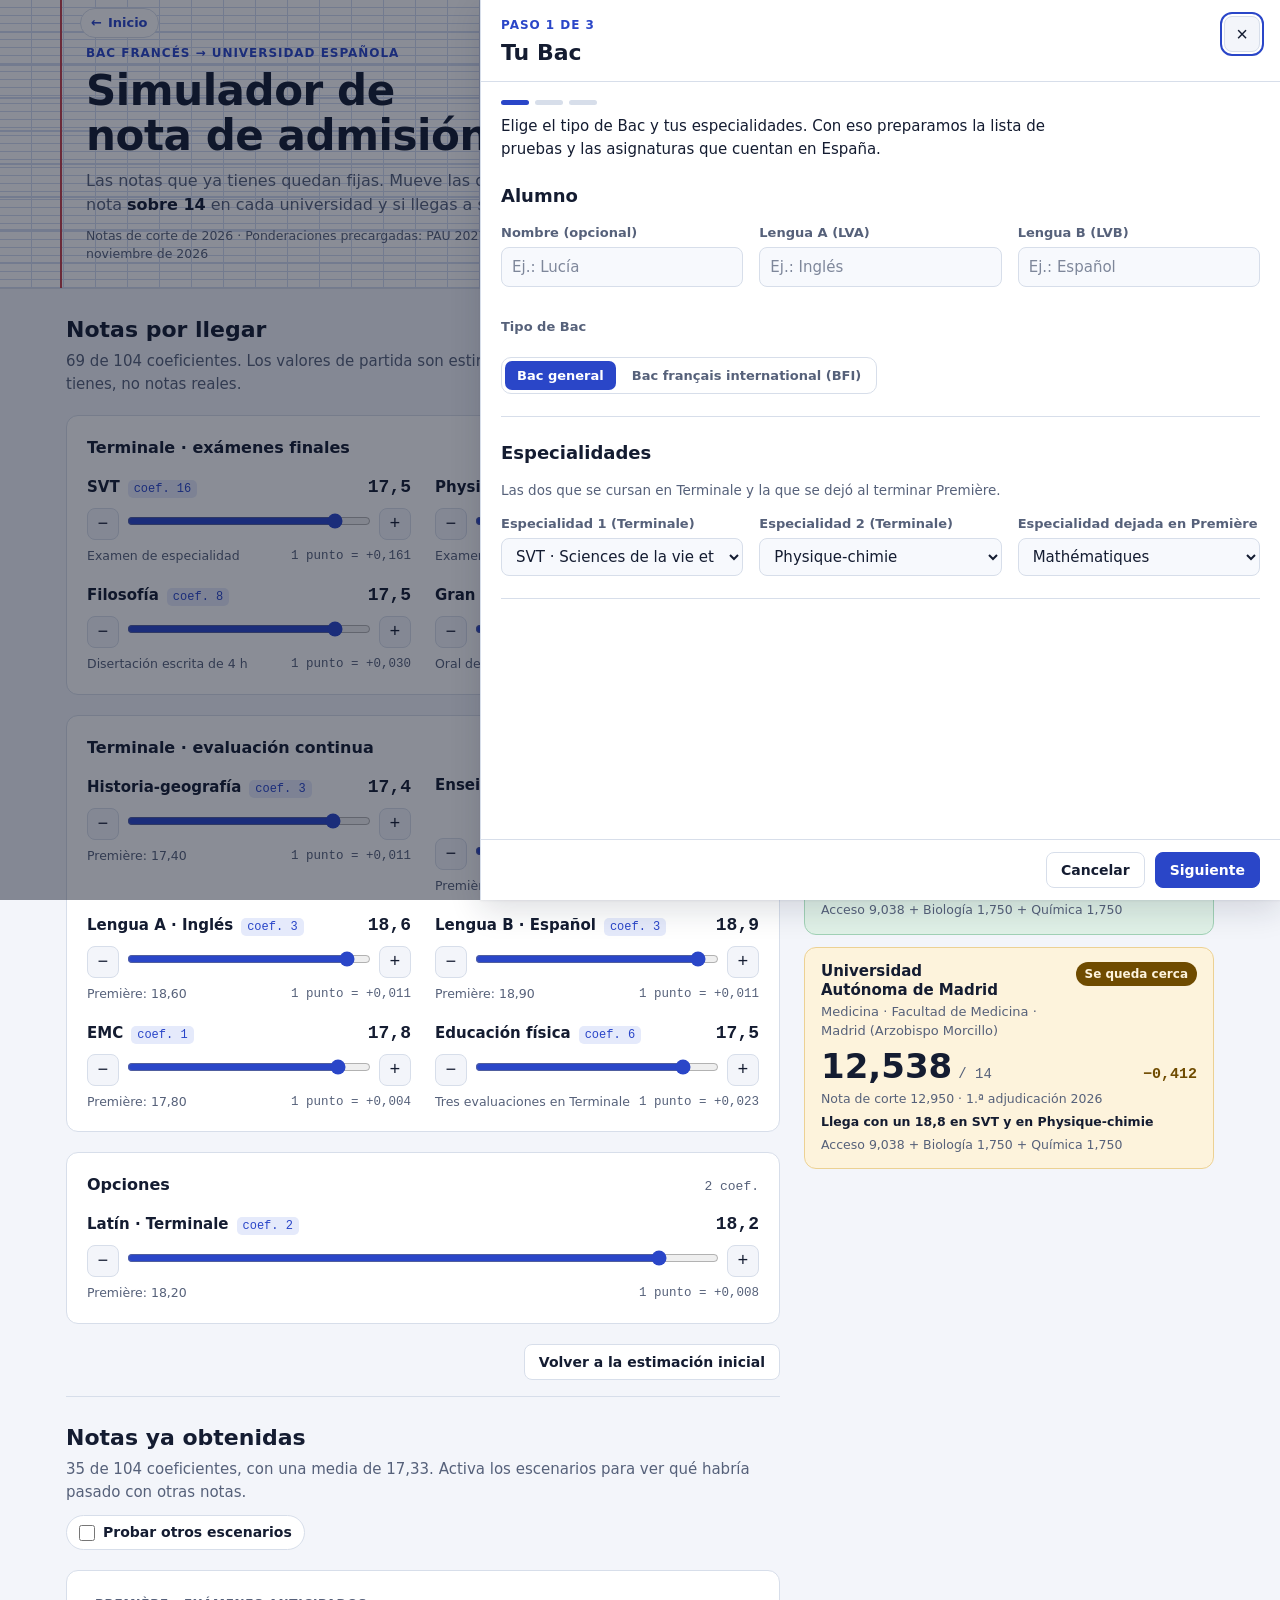
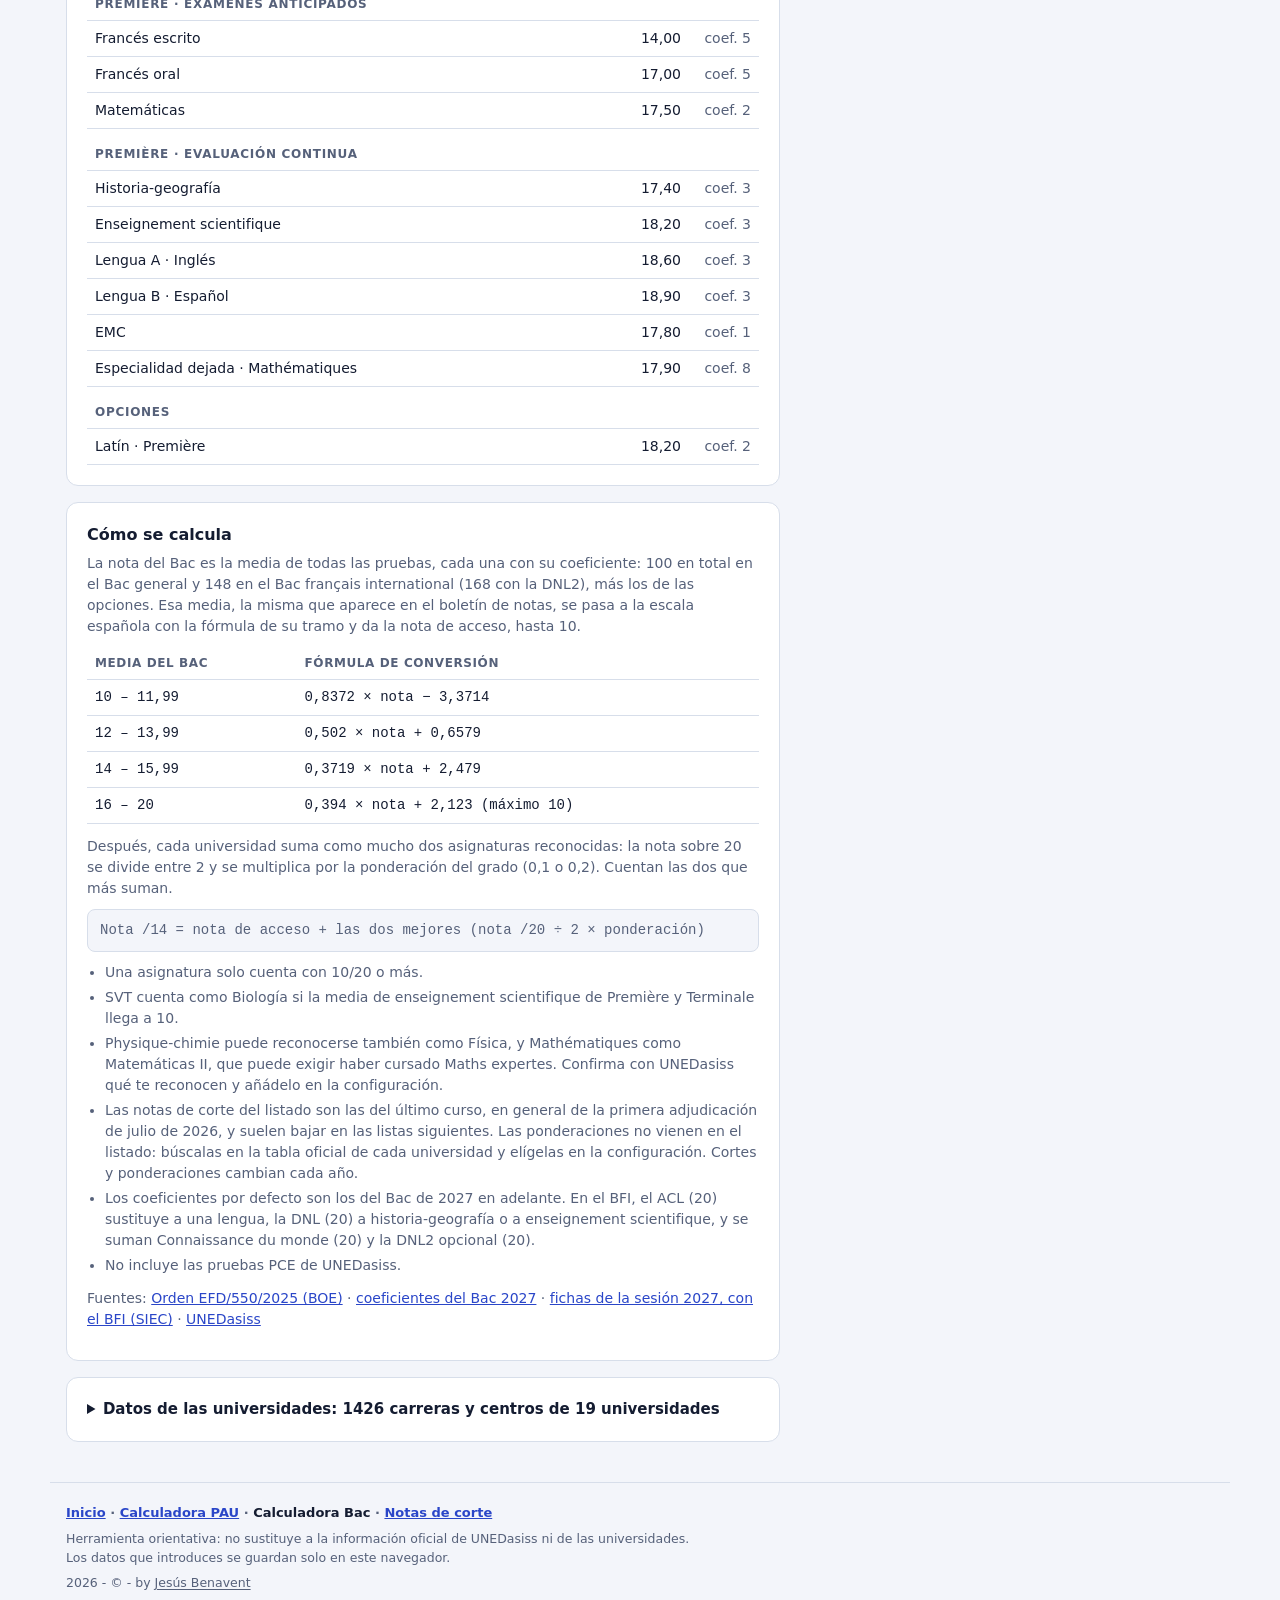
==== bac.html @ d5c1d76b "El anillo único" ====
<!doctype html>
<html lang="es">
<head>
<meta charset="utf-8">
<meta name="viewport" content="width=device-width, initial-scale=1, viewport-fit=cover, interactive-widget=resizes-content">
<title>Simulador Bac España</title>
<meta name="description" content="Calcula la nota de admisión a la universidad española (sobre 14) con el Bac francés y compárala con las notas de corte.">
<link rel="alternate" hreflang="es" href="?lang=es">
<link rel="alternate" hreflang="fr" href="?lang=fr">
<link rel="manifest" href="manifest.webmanifest">
<meta name="theme-color" content="#2a46c8">
<link rel="icon" href="icons/icon-192.png" type="image/png">
<link rel="apple-touch-icon" href="icons/apple-touch-icon.png">
<meta name="apple-mobile-web-app-capable" content="yes">
<link rel="stylesheet" href="css/styles.css">
</head>
<body data-page="bac" data-title="doc.title" data-desc="doc.desc">

<header class="head">
  <div class="wrap head-in">
    <div class="topbar" id="topbar"></div>
    <div class="head-text">
      <p class="eyebrow" id="eyebrow">Bac francés → universidad española</p>
      <h1 id="h1">Simulador de nota de admisión</h1>
      <p class="lead" data-i18n-html="head.lead">Las notas que ya tienes quedan fijas. Mueve las que faltan para ver la nota <strong>sobre 14</strong> en cada universidad y si llegas a su nota de corte.</p>
      <p class="data-info" id="data-info"></p>
    </div>
    <div class="head-actions">
      <button class="btn primary" id="open-cfg" type="button" data-i18n="head.cfg">Configurar datos</button>
      <button class="btn" id="share-btn" type="button" data-i18n="head.share">Compartir</button>
      <button class="btn" id="print-btn" type="button" data-i18n="head.print">Imprimir / PDF</button>
    </div>
  </div>
</header>

<div class="mini" id="mini" hidden>
  <div class="wrap mini-in"><b id="mini-score">–</b><span id="mini-reach"></span></div>
</div>

<main class="wrap grid">
  <aside class="results" aria-live="polite">
    <section class="panel" id="score-card">
      <p class="score-label" id="score-label">Nota de admisión</p>
      <div class="score" id="score-box"><b id="score">–</b><span id="score-unit">/ 14</span></div>
      <p class="reach" id="reach"></p>
      <p class="scenario" id="scenario" hidden><span id="scenario-txt"></span><button type="button" class="link-btn" id="restore-top" data-i18n="score.restore">Restaurar notas reales</button></p>
      <dl class="calc">
        <dt><span data-i18n="calc.bac">Media del Bac</span> <span class="mention" id="mention"></span></dt><dd id="c-bac"></dd>
        <dt data-i18n="calc.acc">Nota de acceso (Bac pasado a /10)</dt><dd id="c-acc"></dd>
      </dl>
      <p class="warn" id="warn" hidden></p>
    </section>
    <div class="example-note" id="example-note" hidden><span data-i18n="example.note">Estás viendo datos de ejemplo. Pon los tuyos en «Configurar datos».</span> <button type="button" class="btn small primary" id="example-start" data-i18n="example.start">Empezar con mis datos</button></div>
    <p class="foot-note" id="uni-order" data-i18n="uni.order" hidden>Ordenadas de más a menos margen sobre la nota de corte.</p>
    <div class="unis" id="unis"></div>
    <p class="foot-note" data-i18n="results.foot">Las notas de corte cambian cada año y suelen bajar en las listas que siguen a la primera.</p>
  </aside>

  <div class="inputs">
    <section class="phase" id="pending-sec">
      <div>
        <h2 class="sec-title" data-i18n="pending.title">Notas por llegar</h2>
        <p class="sec-sub" id="pending-sub"></p>
      </div>
      <div id="pending-groups" class="stack"></div>
      <div class="actions" id="pending-actions"><button class="btn" id="reset-sim" type="button" data-i18n="pending.reset">Volver a la estimación inicial</button></div>
    </section>

    <section class="phase" id="known-sec">
      <div class="phase-head">
        <div>
          <h2 class="sec-title" data-i18n="known.title">Notas ya obtenidas</h2>
          <p class="sec-sub" id="known-sub"></p>
        </div>
        <label class="switch" id="scen-switch"><input type="checkbox" id="scen-toggle"><span data-i18n="known.switch">Probar otros escenarios</span></label>
      </div>
      <div id="known-groups" class="stack"></div>
      <div class="actions" id="known-actions" hidden><button class="btn" id="reset-scen" type="button" data-i18n="known.reset">Restaurar las notas reales</button></div>
    </section>

    <section class="panel method" id="method"></section>
    <details class="panel sources" id="db-sources"></details>
  </div>
  <section class="print-sheet" id="print-sheet" aria-hidden="true"></section>
</main>

<footer class="wrap site-foot" id="site-foot"></footer>

<dialog class="sheet" id="cfg" aria-labelledby="cfg-title">
  <header class="sheet-head">
    <div><p class="eyebrow" data-i18n="cfg.eyebrow">Configuración</p><h2 id="cfg-title" data-i18n="cfg.title">Datos del alumno</h2></div>
    <button type="button" class="icon-btn" data-act="cancel" data-i18n-aria="cfg.close" aria-label="Cerrar sin guardar">×</button>
  </header>
  <nav class="sheet-nav" data-i18n-aria="cfg.nav" aria-label="Secciones de la configuración">
    <button type="button" class="chip" data-act="nav" data-target="fs-alumno" data-i18n="nav.alumno">Alumno</button>
    <button type="button" class="chip" data-act="nav" data-target="fs-esp" data-i18n="nav.esp">Especialidades</button>
    <button type="button" class="chip" data-act="nav" data-target="fs-notas" data-i18n="nav.notas">Notas</button>
    <button type="button" class="chip" data-act="nav" data-target="fs-opc" data-i18n="nav.opc">Opciones</button>
    <button type="button" class="chip" data-act="nav" data-target="fs-asig" data-i18n="nav.asig">Asignaturas en España</button>
    <button type="button" class="chip" data-act="nav" data-target="fs-unis" data-i18n="nav.unis">Universidades</button>
    <button type="button" class="chip" data-act="nav" data-target="fs-datos" data-i18n="nav.datos">Guardar y compartir</button>
  </nav>
  <div class="sheet-body" id="cfg-body"></div>
  <footer class="sheet-foot">
    <p class="foot-msg" id="cfg-msg" role="alert"></p>
    <button type="button" class="btn" data-act="cancel" data-i18n="cfg.cancel">Cancelar</button>
    <button type="button" class="btn" data-act="wiz-prev" data-i18n="wiz.prev" hidden>Atrás</button>
    <button type="button" class="btn primary" data-act="wiz-next" data-i18n="wiz.next" hidden>Siguiente</button>
    <button type="button" class="btn primary" data-act="save" data-i18n="cfg.save">Guardar y ver</button>
  </footer>
</dialog>

<script src="js/data-bac.js"></script>
<script src="js/common.js"></script>
<script src="js/i18n-bac.js"></script>
<script src="js/weights.js"></script>
<script src="js/unisearch.js"></script>
<script src="js/calc-bac.js"></script>
<script src="js/app-bac.js"></script>
<script data-goatcounter="https://jebesen.goatcounter.com/count" async src="https://gc.zgo.at/count.js"></script>
</body>
</html>
---- css/styles.css ----
/* Layout: cabecera en papel Seyès con margen rojo y botón de configuración; dos columnas (notas a la izquierda, resultados fijos a la derecha); la configuración se abre en un panel lateral; en móvil, una columna con barra de nota fija */
:root{
  color-scheme:light;
  padding-top:env(safe-area-inset-top,0px);
  padding-bottom:env(safe-area-inset-bottom,0px);
  --paper:#f3f5fa; --card:#ffffff; --field:#f7f9fd; --ink:#141c31; --muted:#56617a; --line:#d7deea;
  --accent:#2a46c8; --accent-ink:#ffffff; --accent-soft:#e5eafb; --seyes:#d2dbf1; --margin:#c2414b;
  --ok:#11683f; --ok-bg:#e0f1e7; --ok-line:#a1d2b6;
  --no:#a02e28; --no-bg:#fbebe9; --no-line:#eeb5af;
  --note-bg:#fdf3dc; --note-ink:#6f4b00; --note-line:#ecd193;
  --veil:rgba(12,18,36,.48);
  --shadow:0 1px 2px rgba(20,28,49,.06),0 10px 30px rgba(20,28,49,.14);
  --f-display:"Avenir Next","Segoe UI Variable Display","Segoe UI",ui-sans-serif,system-ui,-apple-system,sans-serif;
  --f-body:system-ui,-apple-system,"Segoe UI",Roboto,"Helvetica Neue",Arial,sans-serif;
  --f-mono:ui-monospace,"SF Mono","Cascadia Mono","Roboto Mono",Menlo,Consolas,monospace;
}
@media (prefers-color-scheme: dark){
  :root:not([data-theme="light"]){
    --paper:#0d121c; --card:#151c2a; --field:#101725; --ink:#e6ebf5; --muted:#9ba6bd; --line:#28334c;
    --accent:#93a8ff; --accent-ink:#0d121c; --accent-soft:#1c2544; --seyes:#1e2946; --margin:#e57b81;
    --ok:#74d6a0; --ok-bg:#0f2f1f; --ok-line:#276645;
    --no:#ff9a90; --no-bg:#351714; --no-line:#74302a;
    --note-bg:#33270c; --note-ink:#f3cf7a; --note-line:#6b531b;
    --veil:rgba(0,0,0,.6);
    --shadow:0 10px 34px rgba(0,0,0,.5);
    color-scheme:dark;
  }
}
:root[data-theme="dark"]{
  --paper:#0d121c; --card:#151c2a; --field:#101725; --ink:#e6ebf5; --muted:#9ba6bd; --line:#28334c;
  --accent:#93a8ff; --accent-ink:#0d121c; --accent-soft:#1c2544; --seyes:#1e2946; --margin:#e57b81;
  --ok:#74d6a0; --ok-bg:#0f2f1f; --ok-line:#276645;
  --no:#ff9a90; --no-bg:#351714; --no-line:#74302a;
  --note-bg:#33270c; --note-ink:#f3cf7a; --note-line:#6b531b;
  --veil:rgba(0,0,0,.6);
  --shadow:0 10px 34px rgba(0,0,0,.5);
  color-scheme:dark;
}
*{box-sizing:border-box}
html,body{margin:0}
[hidden]{display:none!important}
body{background:var(--paper);color:var(--ink);font-family:var(--f-body);font-size:15px;line-height:1.5;-webkit-text-size-adjust:100%}
body::before{content:"";position:fixed;inset:0 0 auto;height:env(safe-area-inset-top,0px);z-index:10;background:var(--card)}
html.lock{overflow:hidden}
.wrap{max-width:1180px;margin:0 auto;padding-left:max(16px,env(safe-area-inset-left,0px));padding-right:max(16px,env(safe-area-inset-right,0px))}
.num{font-family:var(--f-mono);font-variant-numeric:tabular-nums}
h1,h2,h3{text-wrap:balance}

/* Cabecera */
.head{background-color:var(--card);
  background-image:
    repeating-linear-gradient(to bottom,transparent 0 31px,var(--seyes) 31px 33px),
    repeating-linear-gradient(to bottom,transparent 0 7px,var(--seyes) 7px 8px),
    repeating-linear-gradient(to right,transparent 0 31px,var(--seyes) 31px 32px);
  border-bottom:1px solid var(--line)}
.head-in{position:relative;display:flex;align-items:flex-end;justify-content:space-between;gap:16px 24px;flex-wrap:wrap;padding-block:44px 24px}
.head-in::before{content:"";position:absolute;top:0;bottom:0;left:max(10px,calc(env(safe-area-inset-left,0px) + 10px));width:2px;background:var(--margin)}
.head-text{padding-left:20px;max-width:64ch;min-width:0;flex:1 1 420px}
.head-text > *{margin:0}
.eyebrow{font-size:12px;font-weight:600;letter-spacing:.08em;text-transform:uppercase;color:var(--accent);margin:0}
h1{font-family:var(--f-display);font-weight:700;font-size:clamp(28px,4.4vw,42px);line-height:1.08;letter-spacing:-.01em;margin-top:6px !important}
.lead{color:var(--muted);margin-top:10px !important;font-size:16px}
.lead strong{color:var(--ink);font-weight:600}
.head-actions{padding-left:20px;display:flex;gap:8px;flex-wrap:wrap}


/* Rejilla */
.grid{display:grid;grid-template-columns:minmax(0,1fr);gap:24px;padding-block:24px 40px}
@media (min-width:960px){
  .grid{grid-template-columns:minmax(0,1fr) 410px;grid-template-areas:"inputs results"}
  .inputs{grid-area:inputs}
  .results{grid-area:results;position:sticky;top:16px;align-self:start;max-height:calc(100vh - 32px);overflow:auto}
}
.inputs,.results{min-width:0;display:flex;flex-direction:column;gap:16px}
.stack{display:flex;flex-direction:column;gap:20px}

/* Barra móvil */
.mini{position:sticky;top:env(safe-area-inset-top,0px);z-index:9;background:var(--card);border-bottom:1px solid var(--line)}
.mini-in{display:flex;align-items:baseline;justify-content:space-between;gap:12px;padding-block:10px}
.mini b{font-family:var(--f-mono);font-size:18px}
.mini span{color:var(--muted);font-size:13px;text-align:right}
@media (min-width:960px){.mini{display:none}}

/* Resultado */
.panel{background:var(--card);border:1px solid var(--line);border-radius:12px;padding:20px;min-width:0}
.score-label{font-size:12px;font-weight:600;letter-spacing:.08em;text-transform:uppercase;color:var(--muted);margin:0}
.score{display:flex;align-items:baseline;gap:8px;margin:4px 0 2px;flex-wrap:wrap}
.score b{font-family:var(--f-display);font-weight:700;font-size:60px;line-height:1;letter-spacing:-.02em;font-variant-numeric:tabular-nums}
.score.range b{font-size:38px}
.score span{font-family:var(--f-mono);color:var(--muted);font-size:18px}
.reach{margin:0 0 6px;font-weight:600}
.reach.ok{color:var(--ok)} .reach.no{color:var(--no)} .reach.none{color:var(--muted)}
.scenario{margin:0 0 12px;display:flex;align-items:center;gap:8px;flex-wrap:wrap;font-size:13px;color:var(--margin);font-weight:600}
.link-btn{font:inherit;font-size:13px;font-weight:600;padding:2px 8px;border-radius:6px;border:1px solid currentColor;background:transparent;color:var(--margin);cursor:pointer}
.calc{margin:8px 0 0;display:grid;grid-template-columns:1fr auto;gap:6px 12px;border-top:1px solid var(--line);padding-top:12px}
.calc dt{color:var(--muted);font-size:14px}
.calc dd{margin:0;text-align:right;font-family:var(--f-mono);font-variant-numeric:tabular-nums;font-size:14px}
.mention{display:inline-block;margin-left:6px;padding:0 6px;border-radius:999px;background:var(--accent-soft);color:var(--accent);font-family:var(--f-body);font-size:12px;font-weight:600}
.warn{margin:10px 0 0;font-size:13px;color:var(--no)}

.unis{display:flex;flex-direction:column;gap:12px}
.uni{border:1px solid var(--no-line);background:var(--no-bg);border-radius:12px;padding:14px 16px;display:flex;flex-direction:column;gap:4px;transition:background-color .25s,border-color .25s}
.uni[data-ok="1"]{border-color:var(--ok-line);background:var(--ok-bg)}
.uni-top{display:flex;justify-content:space-between;align-items:flex-start;gap:10px}
.uni-id{min-width:0}
.uni-name{margin:0;font-size:15px;font-weight:700;line-height:1.25;overflow-wrap:anywhere}
.uni-deg{margin:2px 0 0;color:var(--muted);font-size:13px;overflow-wrap:anywhere}
.pill{flex:none;font-size:12px;font-weight:700;padding:3px 9px;border-radius:999px;color:var(--card);background:var(--no);white-space:nowrap}
.uni[data-ok="1"] .pill{background:var(--ok)}
.uni-score{display:flex;align-items:baseline;gap:6px;margin-top:4px}
.uni-num{font-family:var(--f-display);font-size:34px;font-weight:700;line-height:1;font-variant-numeric:tabular-nums}
.uni-score .unit{font-family:var(--f-mono);color:var(--muted);font-size:14px}
.uni-gap{margin-left:auto;font-family:var(--f-mono);font-variant-numeric:tabular-nums;font-weight:600;font-size:15px;color:var(--no)}
.uni[data-ok="1"] .uni-gap{color:var(--ok)}
.uni-line{margin:0;font-size:12.5px;color:var(--muted)}
.uni-line.strong{color:var(--ink);font-weight:600}
.foot-note{margin:0;color:var(--muted);font-size:12.5px}
.empty p{margin:0 0 12px;color:var(--muted)}

/* Entradas */
.phase{display:flex;flex-direction:column;gap:20px}
.phase + .phase{border-top:1px solid var(--line);padding-top:24px}
.phase-head{display:flex;justify-content:space-between;align-items:flex-end;gap:12px;flex-wrap:wrap}
.sec-title{font-family:var(--f-display);font-weight:700;font-size:22px;margin:0}
.sec-sub{margin:4px 0 0;color:var(--muted)}
.group h3{margin:0;font-size:16px;font-weight:700}
.group-head{display:flex;justify-content:space-between;align-items:baseline;gap:12px;flex-wrap:wrap;margin-bottom:14px}
.group-head .num{color:var(--muted);font-size:13px}
.sliders{display:grid;grid-template-columns:repeat(auto-fit,minmax(min(100%,270px),1fr));gap:16px 24px}
.sl{display:flex;flex-direction:column;gap:6px;min-width:0}
.sl-top{display:flex;align-items:baseline;gap:8px;flex-wrap:wrap}
.sl-top label{font-weight:600;min-width:0;overflow-wrap:anywhere}
.coef{font-family:var(--f-mono);font-size:12px;color:var(--accent);background:var(--accent-soft);padding:0 6px;border-radius:5px;white-space:nowrap}
.sl-top output{margin-left:auto;font-family:var(--f-mono);font-variant-numeric:tabular-nums;font-size:18px;font-weight:600}
.sl[data-changed="1"] .sl-top output{color:var(--margin)}
.sl-ctl{display:grid;grid-template-columns:32px minmax(0,1fr) 32px;align-items:center;gap:8px}
.track{position:relative;min-width:0;padding-bottom:6px}
.track input{width:100%;accent-color:var(--accent);margin:0;height:28px;display:block}
.real-mark,.mark-legend{width:0;height:0;border-left:5px solid transparent;border-right:5px solid transparent;border-bottom:7px solid var(--margin)}
.real-mark{position:absolute;bottom:0;transform:translateX(-50%);pointer-events:none}
.mark-legend{display:inline-block;margin:0 2px}
.step{width:32px;height:32px;border-radius:8px;border:1px solid var(--line);background:var(--paper);color:var(--ink);font-size:18px;line-height:1;cursor:pointer;font-family:var(--f-mono)}
.step:hover{border-color:var(--accent);color:var(--accent)}
.sl-hint{font-size:12.5px;color:var(--muted);display:flex;justify-content:space-between;gap:8px;flex-wrap:wrap}
.sl[data-changed="1"] .hint-txt{color:var(--margin);font-weight:600}
.sens{font-family:var(--f-mono);font-variant-numeric:tabular-nums}
.actions{display:flex;justify-content:flex-end;gap:8px;flex-wrap:wrap}
.switch{display:inline-flex;align-items:center;gap:8px;font-weight:600;font-size:14px;cursor:pointer;padding:6px 12px;border:1px solid var(--line);border-radius:999px;background:var(--card)}
.switch input{accent-color:var(--accent);width:16px;height:16px;margin:0}

.btn{font:inherit;font-weight:600;font-size:14px;line-height:1.3;padding:8px 14px;border-radius:8px;border:1px solid var(--line);background:var(--card);color:var(--ink);cursor:pointer;display:inline-flex;align-items:center;gap:6px;position:relative}
.btn:hover{border-color:var(--accent);color:var(--accent)}
.btn.primary{background:var(--accent);border-color:var(--accent);color:var(--accent-ink)}
.btn.primary:hover{filter:brightness(1.08);color:var(--accent-ink)}
.btn.small{font-size:13px;padding:6px 10px}
.btn.danger:hover{border-color:var(--no);color:var(--no)}
button:focus-visible,input:focus-visible,select:focus-visible,textarea:focus-visible,a:focus-visible,.btn:focus-within{outline:2px solid var(--accent);outline-offset:2px}

.tbl-wrap{overflow-x:auto}
table{border-collapse:collapse;width:100%;font-size:14px}
th,td{padding:7px 8px;border-bottom:1px solid var(--line);text-align:left;vertical-align:middle}
thead th{font-size:12px;font-weight:600;letter-spacing:.05em;text-transform:uppercase;color:var(--muted)}
td.r,th.r{text-align:right}
td.num{font-family:var(--f-mono);font-variant-numeric:tabular-nums}
.ktable tr.grp th{padding-top:16px;font-size:12px;font-weight:600;letter-spacing:.06em;text-transform:uppercase;color:var(--muted)}
.ktable tr:first-child th{padding-top:4px}
.ktable td.coef-c{color:var(--muted);width:70px}
.ktable td.low{color:var(--no)}

.method h3{margin:0 0 6px;font-size:16px}
.method p,.method li{color:var(--muted);font-size:14px}
.method p{margin:0 0 10px}
.method ul{margin:0 0 12px;padding-left:18px;display:flex;flex-direction:column;gap:4px}
.formula{font-family:var(--f-mono);font-size:13.5px;background:var(--paper);border:1px solid var(--line);border-radius:8px;padding:10px 12px;color:var(--ink);margin:0 0 12px;overflow-x:auto;white-space:nowrap}
.method a,.site-foot a{color:var(--accent)}
.site-foot .credit{margin-top:6px}
.site-foot .credit a{color:inherit;text-decoration:underline;text-underline-offset:2px}
.site-foot{padding-block:0 32px;color:var(--muted);font-size:12.5px}
.site-foot p{margin:0;max-width:80ch}

/* Panel de configuración */
dialog.sheet{position:fixed;inset:0 0 0 auto;margin:0;width:min(800px,100vw);max-width:100vw;height:100%;max-height:100%;border:0;border-left:1px solid var(--line);padding:0;background:var(--card);color:var(--ink);box-shadow:var(--shadow)}
dialog.sheet[open]{display:flex;flex-direction:column}
dialog.sheet::backdrop{background:var(--veil)}
.sheet-head{display:flex;align-items:flex-start;justify-content:space-between;gap:12px;padding-top:calc(16px + env(safe-area-inset-top,0px));padding-bottom:12px;padding-left:max(20px,env(safe-area-inset-left,0px));padding-right:max(20px,env(safe-area-inset-right,0px));border-bottom:1px solid var(--line)}
.sheet-head h2{margin:2px 0 0;font-family:var(--f-display);font-size:22px}
.icon-btn{flex:none;width:36px;height:36px;border-radius:8px;border:1px solid var(--line);background:var(--paper);color:var(--ink);font-size:20px;line-height:1;cursor:pointer}
.sheet-nav{display:flex;gap:6px;overflow-x:auto;padding-block:10px;padding-left:max(20px,env(safe-area-inset-left,0px));padding-right:max(20px,env(safe-area-inset-right,0px));border-bottom:1px solid var(--line);scrollbar-width:thin}
.chip{flex:none;font:inherit;font-size:13px;font-weight:600;padding:5px 11px;border-radius:999px;border:1px solid var(--line);background:var(--paper);color:var(--ink);cursor:pointer}
.chip:hover{border-color:var(--accent);color:var(--accent)}
.sheet-body{flex:1;overflow:auto;overscroll-behavior:contain;padding-left:max(20px,env(safe-area-inset-left,0px));padding-right:max(20px,env(safe-area-inset-right,0px));padding-bottom:24px}
.sheet-foot{display:flex;align-items:center;gap:10px;flex-wrap:wrap;justify-content:flex-end;padding-top:12px;padding-bottom:calc(12px + env(safe-area-inset-bottom,0px));padding-left:max(20px,env(safe-area-inset-left,0px));padding-right:max(20px,env(safe-area-inset-right,0px));border-top:1px solid var(--line);background:var(--card)}
.foot-msg{margin:0 auto 0 0;font-size:13px;color:var(--no);min-width:0;flex:1 1 220px}
.foot-msg:empty{display:none}
.fsec{display:flex;flex-direction:column;gap:14px;padding-block:22px;border-bottom:1px solid var(--line);scroll-margin-top:4px}
.fsec:last-child{border-bottom:0}
.fsec > h3{margin:0;font-family:var(--f-display);font-size:18px}
.fnote{margin:0;color:var(--muted);font-size:13.5px;max-width:68ch}
.fnote strong{color:var(--ink)}
.fgrid{display:grid;grid-template-columns:repeat(auto-fit,minmax(min(100%,200px),1fr));gap:12px 16px}
.field{display:flex;flex-direction:column;gap:4px;min-width:0}
.field > span{font-size:13px;font-weight:600;color:var(--muted)}
.in{font:inherit;font-size:15px;padding:8px 10px;border-radius:8px;border:1px solid var(--line);background:var(--field);color:var(--ink);width:100%;min-width:0}
.in::placeholder{color:var(--muted);opacity:.75}
.in.num{font-family:var(--f-mono);text-align:right}
.in.bad{border-color:var(--no);background:var(--no-bg)}
textarea.in{font-family:var(--f-mono);font-size:12.5px;resize:vertical}
.gtable{margin-top:4px}
.gtable caption{text-align:left;font-size:12px;font-weight:600;letter-spacing:.06em;text-transform:uppercase;color:var(--muted);padding:6px 0}
.gtable th[scope="row"]{font-weight:500}
.gtable td{padding:5px 6px}
.gtable .c-coef{width:78px}
.gtable .c-grade{width:112px}
.orow,.srow{display:grid;gap:10px 12px;align-items:end;padding:12px;border:1px solid var(--line);border-radius:10px;background:var(--paper)}
.orow{grid-template-columns:repeat(auto-fit,minmax(min(100%,118px),1fr))}
.orow .field.wide{grid-column:1/-1}
.srow{grid-template-columns:repeat(auto-fit,minmax(min(100%,200px),1fr))}
.orow .btn,.srow .btn{justify-self:start}
.ublock{border:1px solid var(--line);border-radius:10px;padding:14px;margin:0;display:flex;flex-direction:column;gap:12px;background:var(--paper);min-width:0}
.ublock legend{font-weight:700;padding:0 6px}
.wgrid{display:grid;grid-template-columns:repeat(auto-fit,minmax(min(100%,170px),1fr));gap:10px 14px}
.brow{display:flex;gap:8px;flex-wrap:wrap}
.sr-file{position:absolute;width:1px;height:1px;opacity:0;overflow:hidden;clip:rect(0 0 0 0)}
.fstatus{margin:0;font-size:13.5px;color:var(--ok);font-weight:600;min-height:1.2em}
.fstatus.err{color:var(--no)}
.fgrid .field.wide{grid-column:1/-1}
.field.check{flex-direction:row;align-items:center;gap:8px;align-self:end;min-height:40px}
.field.check input{width:18px;height:18px;accent-color:var(--accent);margin:0}
.field.check span{font-size:14px;font-weight:500;color:var(--ink)}
.fnote.field-label{margin:16px 0 6px;font-size:13px;font-weight:600}
.seg{display:inline-flex;flex-wrap:wrap;gap:4px;padding:3px;border:1px solid var(--line);border-radius:10px;background:var(--card);align-self:flex-start}
.seg label{position:relative;cursor:pointer}
.seg input{position:absolute;opacity:0;width:1px;height:1px}
.seg span{display:block;font-size:13px;font-weight:600;padding:5px 12px;border-radius:7px;color:var(--muted)}
.seg input:checked + span{background:var(--accent);color:var(--accent-ink)}
.seg input:focus-visible + span{outline:2px solid var(--accent);outline-offset:2px}
.fnote.warn-note{color:var(--note-ink);background:var(--note-bg);border:1px solid var(--note-line);border-radius:8px;padding:8px 10px}
details.sources summary{cursor:pointer;font-weight:700;font-size:15px}
details.sources p,details.sources li{color:var(--muted);font-size:13.5px}
details.sources ul{margin:8px 0 0;padding-left:18px;display:flex;flex-direction:column;gap:6px}
details.sources a{color:var(--accent)}

/* Barra superior: volver al inicio y selector de idioma */
.topbar{position:absolute;top:8px;left:max(30px,calc(env(safe-area-inset-left,0px) + 30px));right:max(16px,env(safe-area-inset-right,0px));display:flex;align-items:center;justify-content:space-between;gap:8px;z-index:2}
.lang{display:flex;gap:6px}
.home-link{display:inline-flex;align-items:center;gap:6px;font-size:13px;font-weight:600;color:var(--accent);text-decoration:none;padding:4px 10px;border-radius:999px;border:1px solid var(--line);background:var(--card)}
.home-link:hover{border-color:var(--accent)}
.flag{display:inline-flex;align-items:center;gap:6px;font:inherit;font-size:12px;font-weight:700;letter-spacing:.04em;color:var(--muted);padding:4px 8px 4px 5px;border-radius:999px;border:1px solid var(--line);background:var(--card);cursor:pointer;opacity:.75}
.flag svg{width:22px;height:15px;border-radius:3px;box-shadow:0 0 0 1px rgba(0,0,0,.12);display:block}
.flag:hover{opacity:1;border-color:var(--accent)}
.flag[aria-pressed="true"]{opacity:1;color:var(--ink);border-color:var(--accent);box-shadow:0 0 0 1px var(--accent) inset}

/* Buscador de carrera y universidad */
.combo{display:flex;flex-direction:column;gap:6px;min-width:0;scroll-margin-top:8px}
.combo .field{gap:0}
.combo-in{font-size:16px}
.combo-msg{margin:0;font-size:12.5px;color:var(--muted);min-height:1.2em}
.combo-list{display:flex;flex-direction:column;border:1px solid var(--line);border-radius:10px;background:var(--card);overflow-y:auto;overscroll-behavior:contain;max-height:360px;-webkit-overflow-scrolling:touch}
.opt{flex:none;display:flex;align-items:center;justify-content:space-between;gap:10px;width:100%;text-align:left;font:inherit;color:var(--ink);background:transparent;border:0;border-bottom:1px solid var(--line);padding:9px 12px;cursor:pointer;min-height:48px}
.opt:last-child{border-bottom:0}
.opt:hover,.opt[aria-selected="true"]{background:var(--accent-soft)}
.opt:focus-visible{outline:2px solid var(--accent);outline-offset:-2px}
.opt-main{display:flex;flex-direction:column;min-width:0;font-size:14px;line-height:1.3}
.opt-main b{font-weight:600}
.opt-grp{font-size:12px;color:var(--accent);font-weight:600}
.opt-place{font-size:12.5px;color:var(--muted);overflow-wrap:anywhere}
.sug{position:relative;gap:0}
.sug .combo-list{margin-top:4px}
.opt-s{min-height:40px;padding:7px 12px}
.opt-cut{flex:none;font-size:13px;color:var(--muted);white-space:nowrap}
.picked{display:flex;align-items:center;justify-content:space-between;gap:12px;padding:10px 12px;border:1px solid var(--accent);border-radius:10px;background:var(--accent-soft)}
.picked-txt{display:flex;flex-direction:column;min-width:0;line-height:1.35}
.picked-txt b{font-size:15px}
.picked-txt span{font-size:13px;color:var(--muted);overflow-wrap:anywhere}
.picked-cm{font-size:12px !important}
.picked .btn{flex:none}

/* Móvil con el teclado abierto: se ocultan la barra de secciones y el pie para dejar sitio a la lista */
/* Con el teclado abierto la altura útil baja mucho (interactive-widget=resizes-content); al cerrarlo vuelven a verse */
@media (max-height:600px){
  dialog.sheet:has(.combo-in:focus) .sheet-nav,
  dialog.sheet:has(.combo-in:focus) .sheet-foot,
  dialog.sheet:has([data-sug-in]:focus) .sheet-nav,
  dialog.sheet:has([data-sug-in]:focus) .sheet-foot{display:none}
}
@media (max-width:700px){ .sheet-head h2{font-size:19px} }
@media (max-height:520px){
  dialog.sheet .sheet-nav{display:none}
}
/* Pie de página común */
.foot-nav{margin:0 0 8px;font-size:13px;font-weight:600}
.foot-nav a{color:var(--accent)}
.foot-nav span[aria-current]{color:var(--ink)}
.site-foot{border-top:1px solid var(--line);padding-top:20px}
.site-foot p + p{margin-top:6px}

/* Página de inicio */
.home-main{padding-block:32px 48px}
.choices{display:grid;grid-template-columns:repeat(auto-fit,minmax(min(100%,340px),1fr));gap:20px}
.choice{display:flex;flex-direction:column;gap:12px;padding:24px;border:1px solid var(--line);border-radius:14px;background:var(--card);color:var(--ink);text-decoration:none;box-shadow:0 1px 2px rgba(20,28,49,.05);transition:border-color .2s,box-shadow .2s,transform .2s}
.choice:hover{border-color:var(--accent);box-shadow:var(--shadow);transform:translateY(-2px)}
.choice:focus-visible{outline:2px solid var(--accent);outline-offset:3px}
.choice-flag svg{width:72px;height:48px;border-radius:6px;box-shadow:0 0 0 1px rgba(0,0,0,.12);display:block}
.choice h2{margin:0;font-family:var(--f-display);font-size:22px;line-height:1.2}
.choice-sub{margin:0;font-weight:600;color:var(--accent);font-size:14px}
.choice-desc{margin:0;color:var(--muted);font-size:14.5px}
.choice-go{margin-top:auto;align-self:flex-start;font-weight:700;font-size:14px;padding:8px 14px;border-radius:8px;background:var(--accent);color:var(--accent-ink)}
.home-note{margin:20px 0 0;color:var(--muted);font-size:13px}

/* Añadidos de la calculadora de bachillerato + PAU */
.gtable .c-name{min-width:180px}
.gtable .c-act{width:1%;white-space:nowrap;text-align:right}
.gtable .c-pond{width:92px;text-align:center}
.gtable .c-pond input{width:18px;height:18px;accent-color:var(--accent);margin:0}
.gtable td .in{padding:6px 8px}
.gtable .lbl-cell{font-weight:500}
.x-btn{width:30px;height:30px;border-radius:8px;border:1px solid var(--line);background:var(--card);color:var(--muted);cursor:pointer;font-size:16px;line-height:1}
.x-btn:hover{border-color:var(--no);color:var(--no)}
.ktable td.tag{color:var(--muted);font-size:12.5px;width:80px}
.example-note{margin:0;font-size:13px;color:var(--note-ink);background:var(--note-bg);border:1px solid var(--note-line);border-radius:8px;padding:8px 10px}

/* Página de inicio: acceso al listado de notas de corte */
.cuts-link{display:flex;align-items:center;gap:16px;margin-top:20px;padding:18px 24px;border:1px solid var(--line);border-radius:14px;background:var(--card);color:var(--ink);text-decoration:none;transition:border-color .2s,box-shadow .2s}
.cuts-link:hover{border-color:var(--accent);box-shadow:var(--shadow)}
.cuts-link:focus-visible{outline:2px solid var(--accent);outline-offset:3px}
.cuts-ico{flex:none;width:48px;height:48px;border-radius:10px;display:grid;place-items:center;background:var(--accent-soft);color:var(--accent)}
.cuts-txt{display:flex;flex-direction:column;gap:2px;min-width:0;flex:1}
.cuts-txt b{font-family:var(--f-display);font-size:19px}
.cuts-txt span{color:var(--muted);font-size:14px}
.cuts-go{flex:none;font-size:22px;color:var(--accent);font-weight:700}

/* Listado de notas de corte */
.cuts-main{display:flex;flex-direction:column;gap:14px;padding-block:24px 40px}
.cuts-filters .fgrid{grid-template-columns:minmax(0,2fr) minmax(0,1fr) minmax(0,1.4fr)}
.cuts-filters .fgrid .field.wide{grid-column:auto}
.cuts-opts{display:flex;justify-content:space-between;align-items:center;gap:8px;flex-wrap:wrap;margin-top:8px}
.cuts-opts .field.check{min-height:0}
.cuts-count{margin:0;font-weight:600;color:var(--muted)}
.cuts-tablewrap{padding:0;overflow:hidden}
.cuts-table{font-size:14px}
.cuts-table thead th{position:sticky;top:0;background:var(--card);padding:10px 12px;z-index:1}
.cuts-table td{padding:9px 12px;vertical-align:top}
.cuts-table tbody tr:nth-child(even){background:var(--paper)}
.cuts-table .c-cut{width:110px;font-size:15px;white-space:nowrap}
.cuts-table .c-deg b{font-weight:600}
.cuts-table .c-uni span{display:block;color:var(--muted);font-size:12.5px}
.cuts-table .c-uni .c-ck{font-size:11.5px}
.cuts-table .c-com{color:var(--muted);font-size:13px;width:170px}
.cut-na{color:var(--muted);font-family:var(--f-body);font-size:12.5px}
.cut-free{color:var(--ok);font-family:var(--f-body);font-size:13px;font-weight:600}
@media (max-width:760px){
  .cuts-filters .fgrid{grid-template-columns:1fr}
  .cuts-table thead{display:none}
  .cuts-table,.cuts-table tbody,.cuts-table tr,.cuts-table td{display:block;width:auto}
  .cuts-table tr{display:grid;grid-template-columns:1fr auto;gap:2px 12px;padding:10px 14px;border-bottom:1px solid var(--line)}
  .cuts-table td{border:0;padding:0}
  .cuts-table .c-cut{grid-column:2;grid-row:1 / span 2;text-align:right;width:auto;font-size:17px}
  .cuts-table .c-deg{grid-column:1;grid-row:1}
  .cuts-table .c-uni{grid-column:1;grid-row:2}
  .cuts-table .c-com{grid-column:1;grid-row:3;width:auto;font-size:12px}
}

/* Fecha de los datos */
.data-info{display:flex;flex-wrap:wrap;gap:4px 14px;margin-top:10px !important;font-size:12.5px;color:var(--muted)}
.data-info strong{flex-basis:100%;font-weight:600;color:var(--note-ink);background:var(--note-bg);border:1px solid var(--note-line);border-radius:8px;padding:6px 10px;margin-top:4px;white-space:normal}
.data-info:empty{display:none}

/* Aviso de datos de ejemplo con botón */
div.example-note{display:flex;align-items:center;justify-content:space-between;gap:8px 12px;flex-wrap:wrap}
div.example-note .btn{flex:none}

/* Categoría de cada carrera según el margen */
.uni[data-cat="jus"] .pill{background:var(--ok)}
.uni[data-cat="cer"]{border-color:var(--note-line);background:var(--note-bg)}
.uni[data-cat="cer"] .pill{background:var(--note-ink);color:var(--note-bg)}
.uni[data-cat="cer"] .uni-gap{color:var(--note-ink)}

/* Avisos y enlace compartido */
.toast{position:fixed;left:50%;bottom:calc(20px + env(safe-area-inset-bottom,0px));transform:translate(-50%,20px);opacity:0;pointer-events:none;z-index:100;background:var(--ink);color:var(--paper);padding:10px 16px;border-radius:10px;font-size:14px;max-width:min(92vw,520px);box-shadow:var(--shadow);transition:opacity .2s,transform .2s}
.toast.show{opacity:1;transform:translate(-50%,0)}
.share-bar{background:var(--note-bg);border-bottom:1px solid var(--note-line);color:var(--note-ink)}
.share-in{display:flex;align-items:center;justify-content:space-between;gap:10px 16px;flex-wrap:wrap;padding-block:10px}
.share-in p{margin:0;font-size:14px;font-weight:600;flex:1 1 320px}

/* Asistente por pasos */
dialog.sheet.wiz .sheet-nav{display:none}
.wiz-intro{padding-top:18px}
.wiz-intro p{margin:10px 0 0;font-size:15px;color:var(--ink);max-width:62ch}
.wiz-dots{display:flex;gap:6px;list-style:none;margin:0;padding:0}
.wiz-dots li{width:28px;height:5px;border-radius:3px;background:var(--line)}
.wiz-dots li.done{background:var(--accent-soft);box-shadow:inset 0 0 0 1px var(--accent)}
.wiz-dots li.cur{background:var(--accent)}
dialog.sheet.wiz .fsec:first-of-type{border-top:0}

/* Hoja para imprimir: oculta en pantalla */
.print-sheet{display:none}

@media print{
  @page{margin:14mm}
  :root{--paper:#fff;--card:#fff;--ink:#000;--muted:#333;--line:#bbb}
  body{background:#fff;font-size:11pt}
  body::before,.topbar,.head-actions,.mini,#pending-sec,#known-sec,.method,.sources,.site-foot .foot-nav,dialog,.toast,.share-bar,div.example-note,#uni-order,.link-btn{display:none !important}
  .head{background:none;border-bottom:1px solid #999}
  .head-in{padding-block:0 8px}
  .head-in::before{display:none}
  .head-text{padding-left:0}
  .lead{display:none}
  .grid{display:block;padding-block:12px 0}
  .results{position:static;max-height:none;overflow:visible}
  .panel,.uni{break-inside:avoid;box-shadow:none}
  .unis{display:grid;grid-template-columns:1fr 1fr;gap:8px}
  .uni{background:#fff !important}
  .pill{color:#fff;-webkit-print-color-adjust:exact;print-color-adjust:exact}
  .print-sheet{display:block;margin-top:16px;break-before:auto}
  .print-sheet h2{font-size:14pt;margin:0 0 2px}
  .ps-sub{margin:0 0 8px;color:#333}
  .ps-table{width:100%;border-collapse:collapse;font-size:10pt}
  .ps-table td,.ps-table th{padding:3px 6px;border-bottom:1px solid #ddd;text-align:left}
  .ps-table td.r{text-align:right;font-family:var(--f-mono);white-space:nowrap}
  .ps-grp th{padding-top:8px;font-size:9pt;text-transform:uppercase;letter-spacing:.05em;color:#333}
  .ps-tag{width:60px;font-size:9pt;color:#555;font-style:italic}
  .ps-foot{font-size:9pt;color:#555;margin-top:8px}
  .site-foot{border:0;padding:8px 0 0}
}

@media (prefers-reduced-motion: reduce){.uni,.choice,.toast{transition:none}}
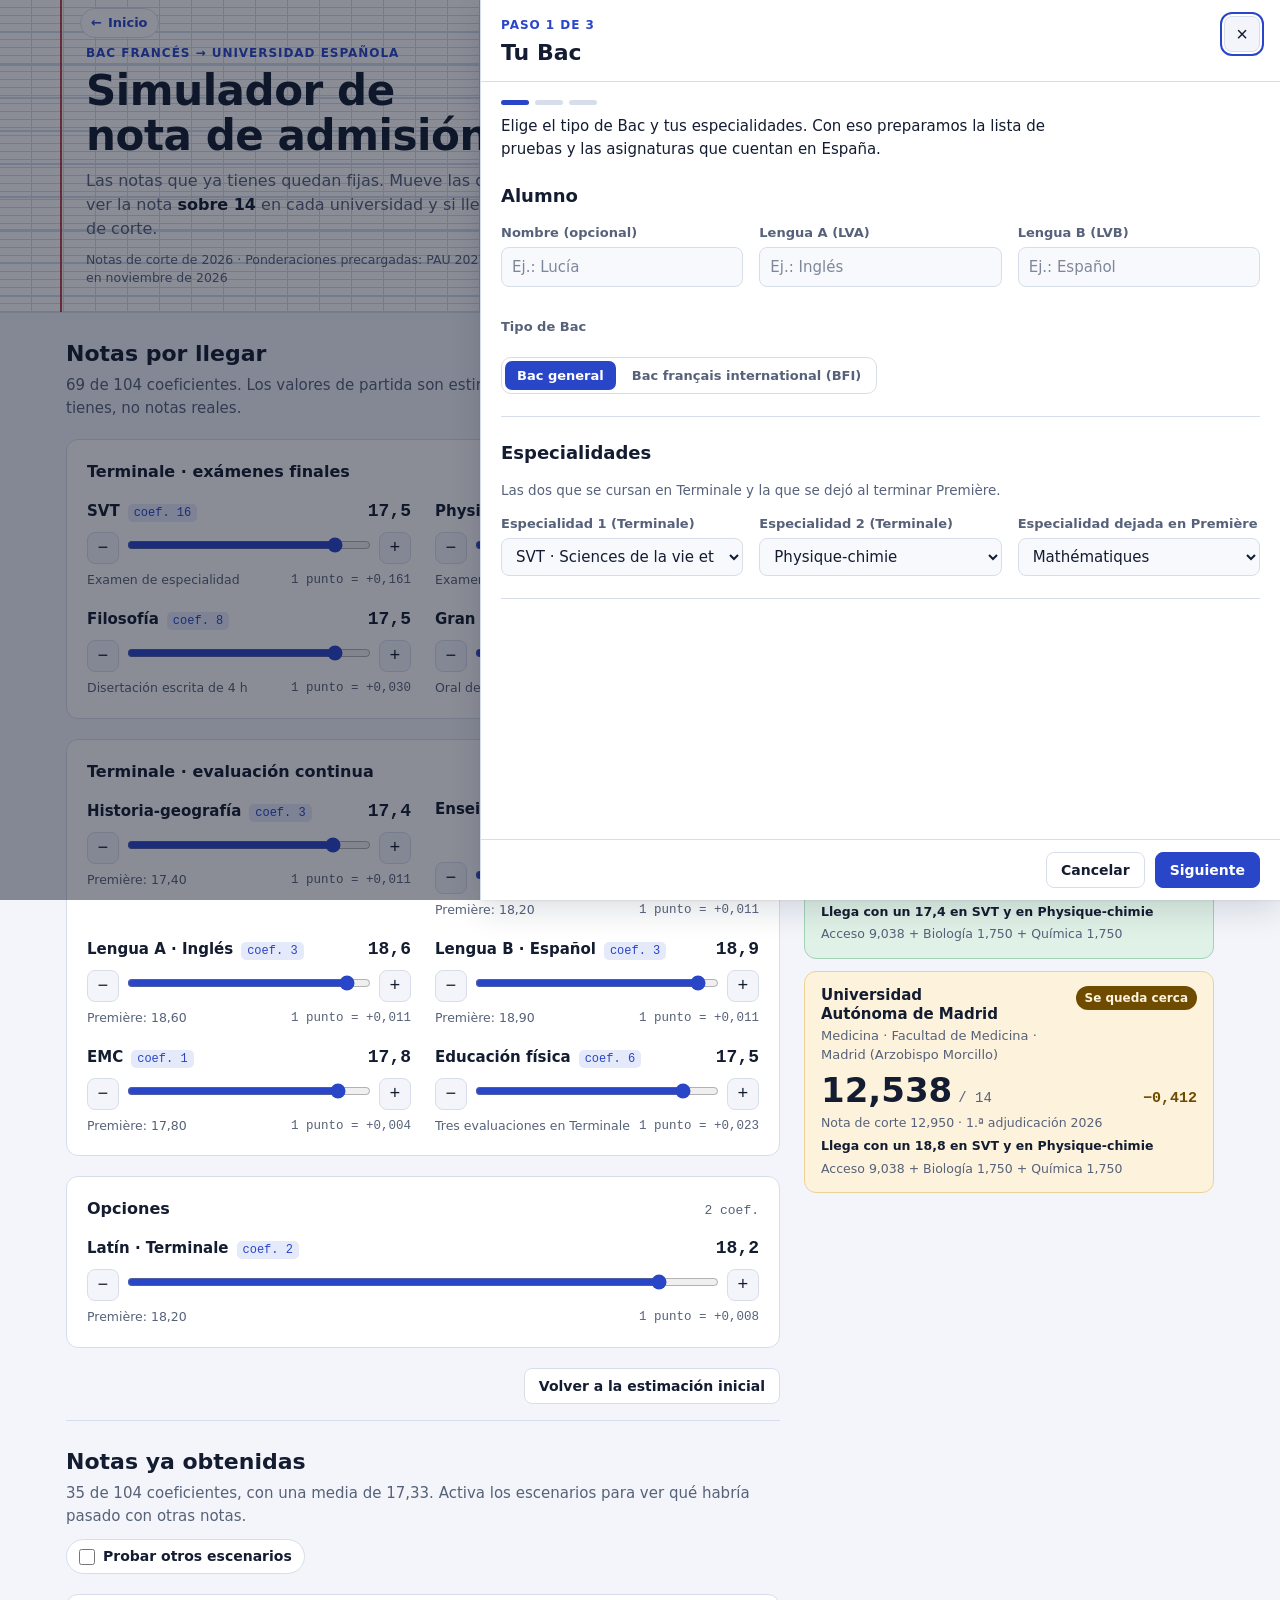
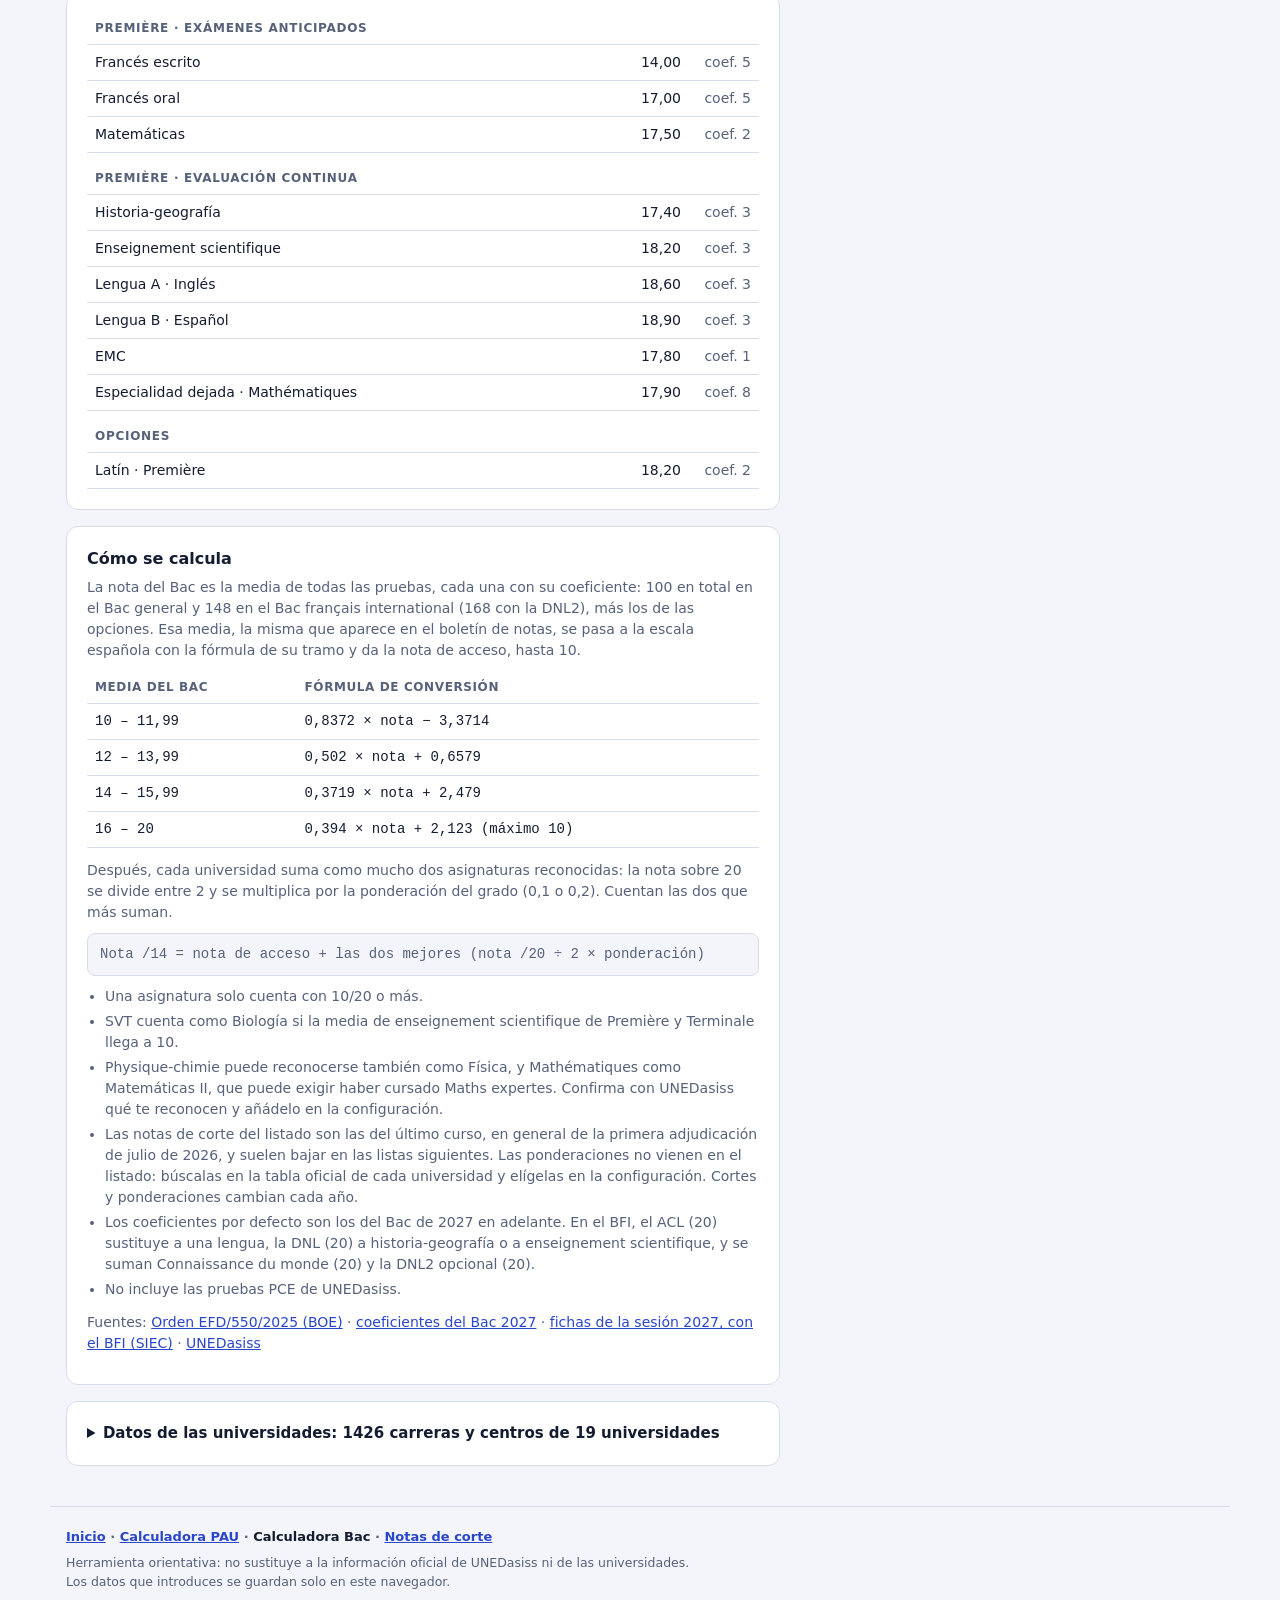
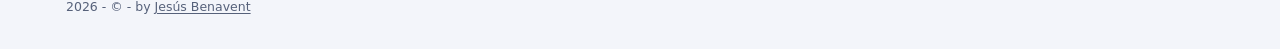
==== commit c4188f94: "Botón de reinicio" ====
--- a/bac.html
+++ b/bac.html
@@ -29,6 +29,7 @@
       <button class="btn primary" id="open-cfg" type="button" data-i18n="head.cfg">Configurar datos</button>
       <button class="btn" id="share-btn" type="button" data-i18n="head.share">Compartir</button>
       <button class="btn" id="print-btn" type="button" data-i18n="head.print">Imprimir / PDF</button>
+      <button class="btn" id="reset-btn" type="button" data-i18n="head.reset">Borrar todo</button>
     </div>
   </div>
 </header>
